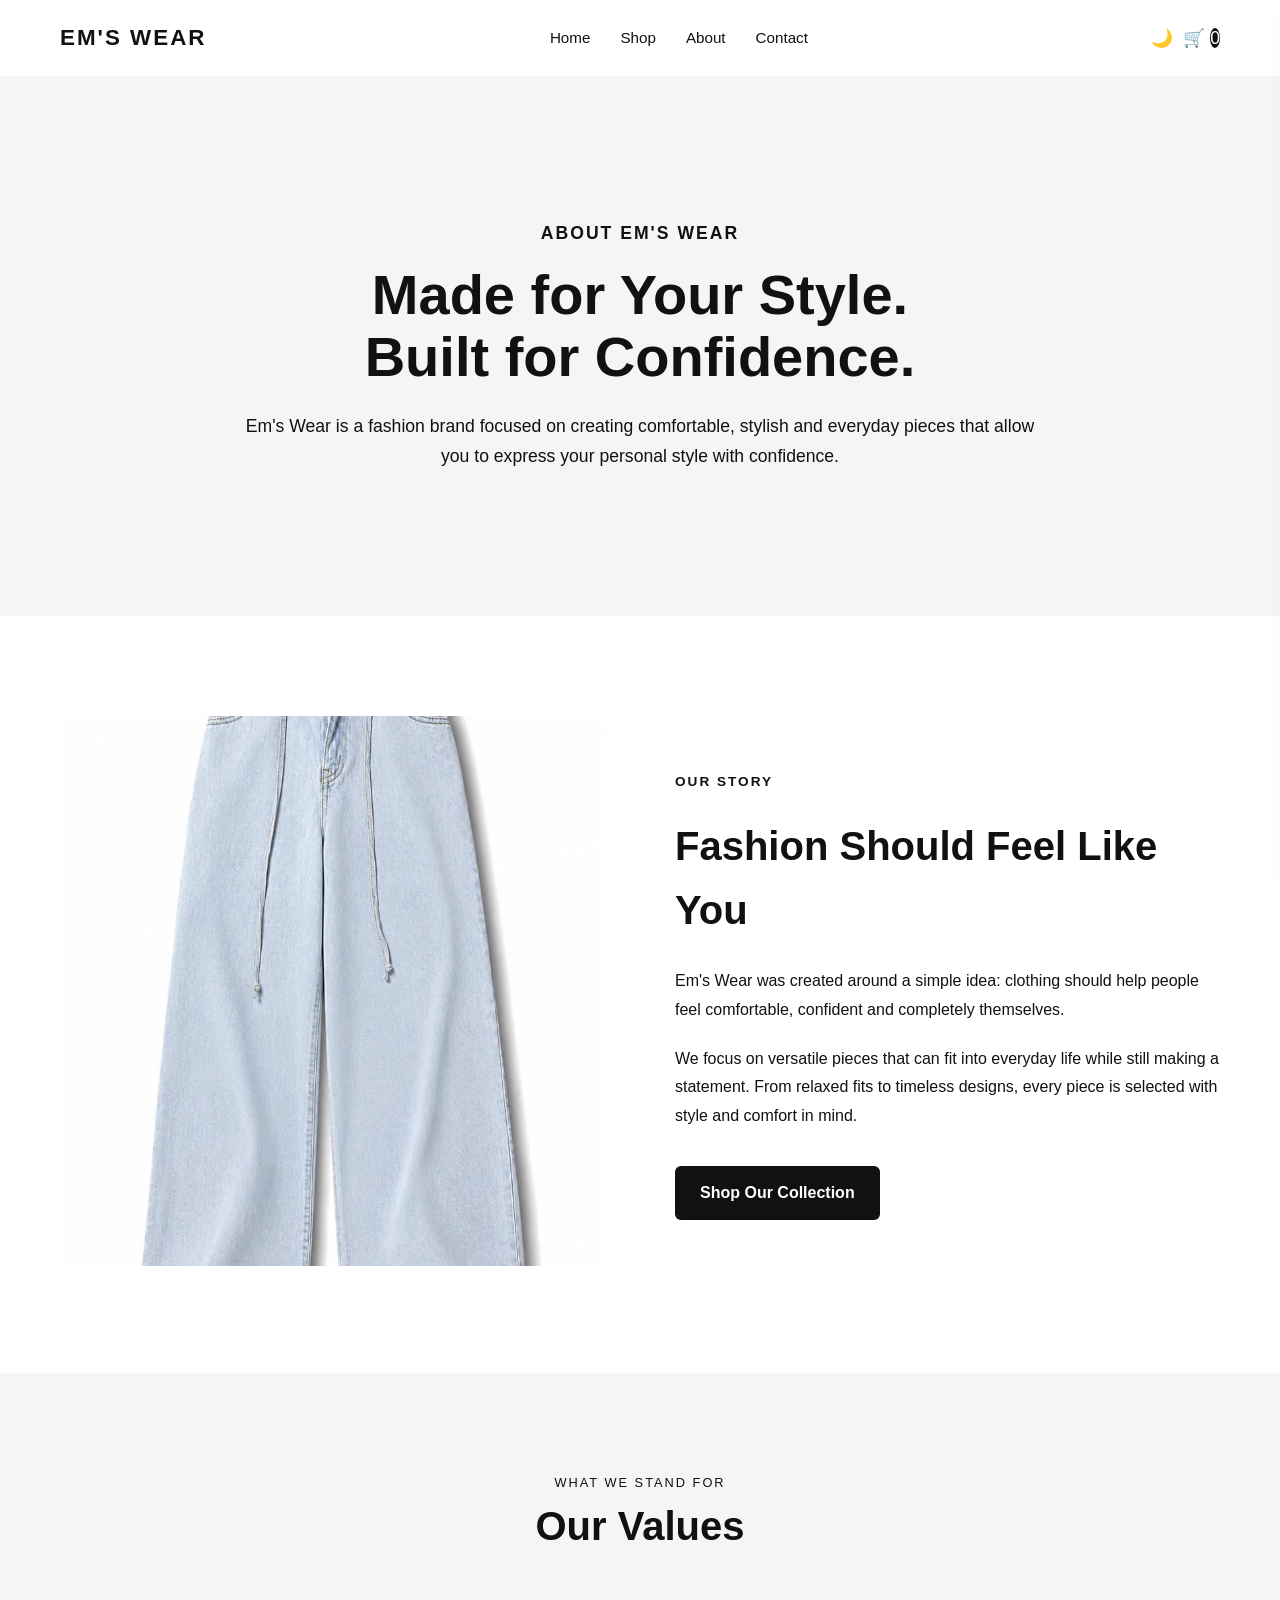
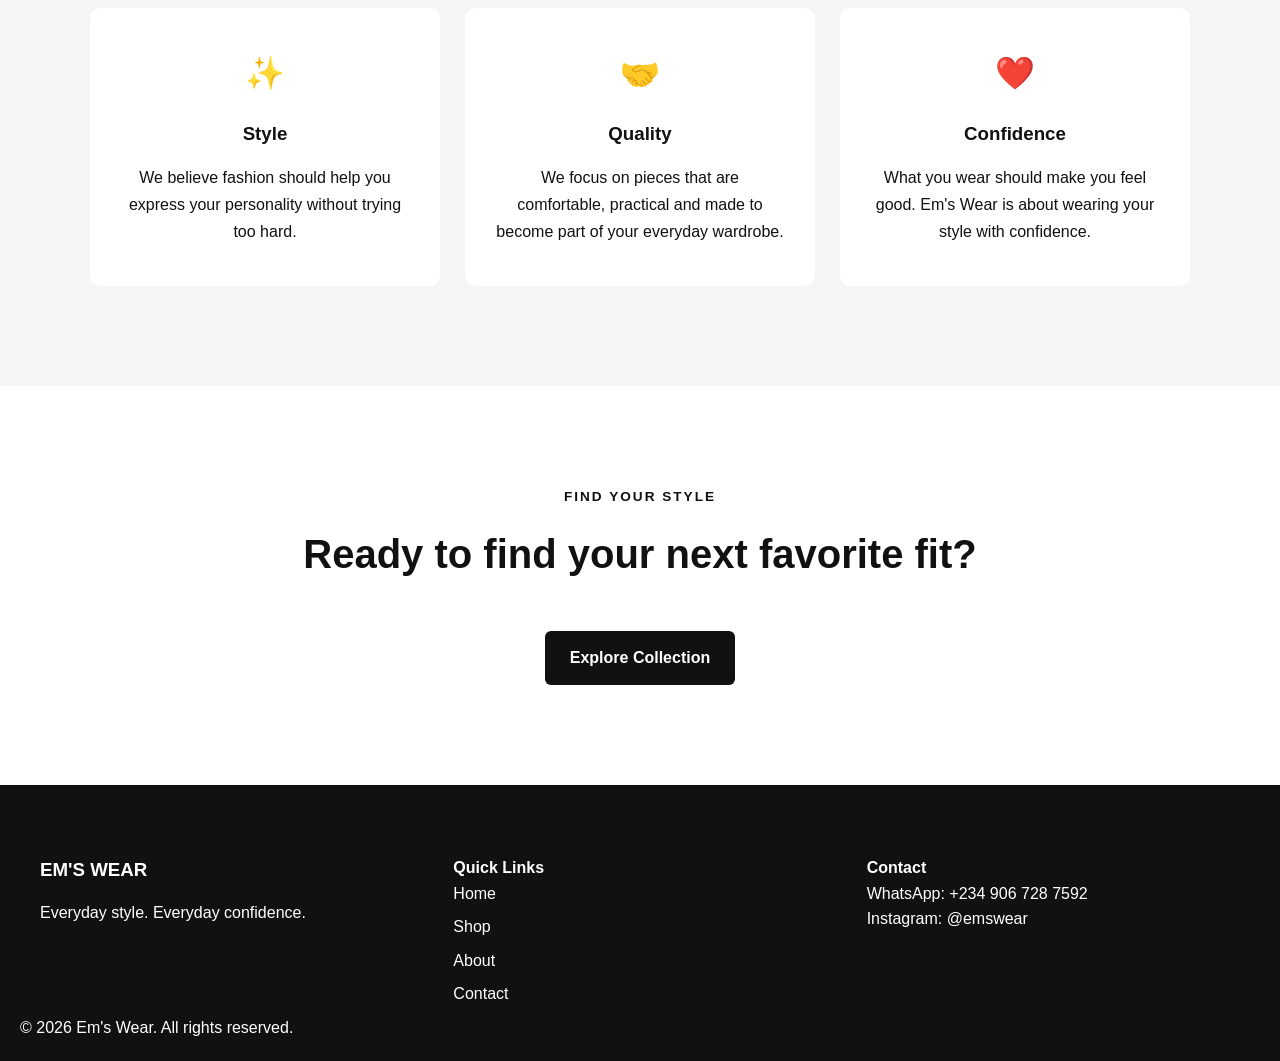
==== pages/about.html @ 0b814afc "Fix cart item size handling and contact validation" ====
<!DOCTYPE html>
<html lang="en">

<head>
    <meta charset="UTF-8">
    <meta name="viewport" content="width=device-width, initial-scale=1.0">

    <title>About Us | Em's Wear</title>

    <link rel="stylesheet" href="../css/style.css">
</head>

<body>

    <!-- Navigation -->
    <header>
        <nav class="navbar">

            <div class="logo">
                EM'S WEAR
            </div>

            <div class="nav-links">

                <a href="../index.html">
                    Home
                </a>

                <a href="shop.html">
                    Shop
                </a>

                <a href="about.html">
                    About
                </a>

                <a href="contact.html">
                    Contact
                </a>

            </div>

            <button id="menu-toggle" class="menu-toggle">
                ☰
            </button>

            <div class="nav-actions">

                <button id="theme-toggle">
                    🌙
                </button>

                <button id="cart-button">
                    🛒
                    <span id="cart-count">0</span>
                </button>

            </div>

        </nav>
    </header>


    <!-- About Hero -->
    <main>

        <section class="about-hero">

            <div class="about-hero-content">

                <p class="section-label">
                    ABOUT EM'S WEAR
                </p>

                <h1>
                    Made for Your Style.
                    <br>
                    Built for Confidence.
                </h1>

                <p>
                    Em's Wear is a fashion brand focused on creating
                    comfortable, stylish and everyday pieces that allow
                    you to express your personal style with confidence.
                </p>

            </div>

        </section>


        <!-- Brand Story -->
        <section class="about-story">

            <div class="about-story-image">

                <img
                    src="../images/products/blue-baggy.jpeg"
                    alt="Em's Wear baggy jeans"
                >

            </div>

            <div class="about-story-content">

                <p class="section-label">
                    OUR STORY
                </p>

                <h2>
                    Fashion Should Feel Like You
                </h2>

                <p>
                    Em's Wear was created around a simple idea:
                    clothing should help people feel comfortable,
                    confident and completely themselves.
                </p>

                <p>
                    We focus on versatile pieces that can fit into
                    everyday life while still making a statement.
                    From relaxed fits to timeless designs, every
                    piece is selected with style and comfort in mind.
                </p>

                <a href="shop.html" class="primary-button">
                    Shop Our Collection
                </a>

            </div>

        </section>


        <!-- Values -->
        <section class="brand-values">

            <div class="section-heading">

                <p>
                    WHAT WE STAND FOR
                </p>

                <h2>
                    Our Values
                </h2>

            </div>


            <div class="values-grid">

                <article class="value-card">

                    <div class="value-icon">
                        ✨
                    </div>

                    <h3>
                        Style
                    </h3>

                    <p>
                        We believe fashion should help you express
                        your personality without trying too hard.
                    </p>

                </article>


                <article class="value-card">

                    <div class="value-icon">
                        🤝
                    </div>

                    <h3>
                        Quality
                    </h3>

                    <p>
                        We focus on pieces that are comfortable,
                        practical and made to become part of your
                        everyday wardrobe.
                    </p>

                </article>


                <article class="value-card">

                    <div class="value-icon">
                        ❤️
                    </div>

                    <h3>
                        Confidence
                    </h3>

                    <p>
                        What you wear should make you feel good.
                        Em's Wear is about wearing your style with
                        confidence.
                    </p>

                </article>

            </div>

        </section>


        <!-- Call To Action -->
        <section class="about-cta">

            <div>

                <p>
                    FIND YOUR STYLE
                </p>

                <h2>
                    Ready to find your next favorite fit?
                </h2>

                <a href="shop.html" class="primary-button">
                    Explore Collection
                </a>

            </div>

        </section>

    </main>


    <!-- Cart Panel -->
    <aside id="cart-panel" class="cart-panel">

        <div class="cart-header">

            <h2>
                Your Cart
            </h2>

            <button id="close-cart">
                ✕
            </button>

        </div>


        <div id="cart-items" class="cart-items">

            <p class="empty-cart">
                Your cart is empty.
            </p>

        </div>


        <div class="cart-footer">

            <div class="cart-total">

                <strong>
                    Total:
                </strong>

                <span id="cart-total">
                    ₦0
                </span>

            </div>

            <button
                id="checkout-button"
                class="checkout-button"
            >
                Checkout
            </button>

        </div>

    </aside>


    <!-- Footer -->
    <footer class="footer">

        <div class="footer-content">

            <div>

                <h3>
                    EM'S WEAR
                </h3>

                <p>
                    Everyday style. Everyday confidence.
                </p>

            </div>


            <div>

                <h4>
                    Quick Links
                </h4>

                <a href="../index.html">
                    Home
                </a>

                <a href="shop.html">
                    Shop
                </a>

                <a href="about.html">
                    About
                </a>

                <a href="contact.html">
                    Contact
                </a>

            </div>


            <div>

                <h4>
                    Contact
                </h4>

                <p>
                    WhatsApp: +234 906 728 7592
                </p>

                <p>
                    Instagram: @emswear
                </p>

            </div>

        </div>


        <div class="footer-bottom">

            <p>
                © 2026 Em's Wear. All rights reserved.
            </p>

        </div>

    </footer>


    <!-- JavaScript -->
    <script src="../js/products.js"></script>
    <script src="../js/main.js"></script>

</body>

</html>
---- css/style.css ----
/* =========================
   RESET
========================= */

* {
    margin: 0;
    padding: 0;
    box-sizing: border-box;
}

html {
    scroll-behavior: smooth;
}

body {
    font-family: Arial, sans-serif;
    line-height: 1.6;
    background: #ffffff;
    color: #111111;
}

a {
    text-decoration: none;
    color: inherit;
}

button {
    font: inherit;
    cursor: pointer;
}


/* =========================
   HEADER
========================= */

.header {
    width: 100%;
    border-bottom: 1px solid #eeeeee;
}

.navbar {
    max-width: 1200px;
    margin: auto;
    padding: 20px;
    display: flex;
    align-items: center;
    justify-content: space-between;
    position: relative;
}

.logo {
    font-size: 1.4rem;
    font-weight: 800;
    letter-spacing: 2px;
}

.nav-links {
    display: flex;
    gap: 30px;
    list-style: none;
}

.nav-links a {
    font-size: 0.95rem;
    transition: 0.3s;
}

.nav-links a:hover {
    opacity: 0.6;
}

.nav-actions {
    display: flex;
    gap: 10px;
}

.nav-actions button {
    border: none;
    background: transparent;
    font-size: 1.1rem;
}


/* =========================
   HERO
========================= */

.hero {
    max-width: 1200px;
    min-height: 650px;
    margin: auto;
    padding: 80px 20px;

    display: grid;
    grid-template-columns: 1fr 1fr;
    align-items: center;
    gap: 50px;
}

.hero-content {
    max-width: 550px;
}

.hero-subtitle {
    font-size: 0.85rem;
    letter-spacing: 3px;
    margin-bottom: 15px;
}

.hero h1 {
    font-size: clamp(3rem, 7vw, 6rem);
    line-height: 0.95;
    margin-bottom: 25px;
}

.hero-description {
    max-width: 450px;
    margin-bottom: 30px;
    color: #555555;
}

.hero-button {
    display: inline-block;
    padding: 14px 28px;
    background: #111111;
    color: white;
    transition: 0.3s;
}

.hero-button:hover {
    transform: translateY(-2px);
}

.hero-image {
    min-height: 500px;
    background: #eeeeee;
}


/* =========================
   SECTION HEADING
========================= */

.featured-products {
    max-width: 1200px;
    margin: auto;
    padding: 100px 20px;
}

.section-heading {
    margin-bottom: 40px;
}

.section-heading p {
    font-size: 0.8rem;
    letter-spacing: 2px;
}

.section-heading h2 {
    font-size: 2.5rem;
}


/* =========================
   PRODUCT GRID
========================= */

.product-grid {
    display: grid;
    grid-template-columns: repeat(4, 1fr);
    gap: 25px;
}


/* =========================
   BRAND STORY
========================= */

.brand-story {
    background: #f5f5f5;
    padding: 120px 20px;
}

.brand-story-content {
    max-width: 700px;
    margin: auto;
    text-align: center;
}

.brand-story-content h2 {
    font-size: 3rem;
    margin: 15px 0;
}

.brand-story-content > p:nth-of-type(2) {
    color: #555555;
    margin-bottom: 25px;
}


/* =========================
   CTA
========================= */

.cta {
    padding: 100px 20px;
    text-align: center;
}

.cta h2 {
    font-size: 3rem;
    margin-bottom: 10px;
}

.cta p {
    margin-bottom: 25px;
}


/* =========================
   FOOTER
========================= */

.footer {
    background: #111111;
    color: white;
    padding: 70px 20px 20px;
}

.footer-content {
    max-width: 1200px;
    margin: auto;

    display: grid;
    grid-template-columns: repeat(3, 1fr);
    gap: 40px;
}

.footer-content h3 {
    margin-bottom: 15px;
}

.footer-content a {
    display: block;
    margin-bottom: 8px;
}

.copyright {
    max-width: 1200px;
    margin: 50px auto 0;
    padding-top: 20px;
    border-top: 1px solid #333333;
    font-size: 0.85rem;
}


/* =========================
   PRODUCT CARD
========================= */

.product-card {
    overflow: hidden;
    background: #ffffff;
    transition: transform 0.3s ease;
}

.product-card:hover {
    transform: translateY(-5px);
}

.product-image {
    width: 100%;
    aspect-ratio: 4 / 5;
    overflow: hidden;
    background: #eeeeee;
}

.product-image img {
    width: 100%;
    height: 100%;
    object-fit: cover;
    display: block;
    transition: transform 0.4s ease;
}

.product-card:hover .product-image img {
    transform: scale(1.05);
}

.product-info {
    padding: 18px 0;
}

.product-category {
    font-size: 0.75rem;
    text-transform: uppercase;
    letter-spacing: 1px;
    color: #777777;
    margin-bottom: 5px;
}

.product-info h3 {
    font-size: 1rem;
    margin-bottom: 8px;
}

.product-price {
    font-weight: 700;
    margin-bottom: 15px;
}

.add-to-cart {
    width: 100%;
    border: 1px solid #111111;
    background: #111111;
    color: #ffffff;
    padding: 12px;
    transition: 0.3s ease;
}

.add-to-cart:hover {
    background: #ffffff;
    color: #111111;
}


/* =========================
   SHOPPING CART
========================= */


.cart-item {
    display: flex;
    justify-content: space-between;
    gap: 15px;

    padding: 15px 0;

    border-bottom: 1px solid #eeeeee;
}

.cart-item h3 {
    font-size: 0.95rem;
    margin-bottom: 5px;
}

.cart-item p {
    font-weight: 600;
}

.cart-panel {
    position: fixed;
    top: 0;
    right: -420px;

    width: 400px;
    max-width: 90%;

    height: 100vh;

    background: #ffffff;

    z-index: 1000;

    padding: 25px;

    display: flex;
    flex-direction: column;

    box-shadow: -5px 0 20px rgba(0, 0, 0, 0.15);

    transition: right 0.3s ease;
}

.cart-panel.active {
    right: 0;
}

.cart-header {
    display: flex;
    align-items: center;
    justify-content: space-between;

    padding-bottom: 20px;

    border-bottom: 1px solid #eeeeee;
}

.cart-header h2 {
    font-size: 1.5rem;
}

.cart-header button {
    border: none;
    background: transparent;
    font-size: 1.3rem;
}

.cart-items {
    flex: 1;
    overflow-y: auto;
    padding: 20px 0;
}

.empty-cart {
    text-align: center;
    color: #777777;
    margin-top: 50px;
}

.cart-footer {
    border-top: 1px solid #eeeeee;
    padding-top: 20px;
}

.cart-total {
    display: flex;
    justify-content: space-between;
    margin-bottom: 15px;
    font-size: 1.1rem;
}

.checkout-button {
    width: 100%;
    padding: 14px;

    border: none;

    background: #111111;
    color: #ffffff;

    cursor: pointer;
}

/* ==============================
   PRODUCT CONTROLS
============================== */

.product-controls {
    display: flex;
    gap: 15px;
    margin-bottom: 30px;
}

.product-controls input,
.product-controls select {
    padding: 12px 15px;
    border: 1px solid #ddd;
    border-radius: 6px;
    font-size: 1rem;
}

.product-controls input {
    flex: 1;
}

.product-controls select {
    min-width: 180px;
}

/* ==============================
   SIZE SELECT
============================== */

.size-select {
    width: 100%;
    padding: 10px;
    margin: 10px 0 15px;
    border: 1px solid #ddd;
    border-radius: 6px;
    background: white;
    font-size: 0.95rem;
}

.cart-item-subtotal {
    font-weight: 600;
    margin-top: 5px;
}

.cart-item-subtotal {
    font-weight: 600;
    margin-top: 5px;
}

/* ==============================
   DARK MODE
============================== */

body.dark-mode {
    background: #111;
    color: #f5f5f5;
}

body.dark-mode .navbar {
    background: #111;
}

body.dark-mode .product-card {
    background: #1c1c1c;
    color: #f5f5f5;
}

body.dark-mode .brand-story {
    background: #1c1c1c;
}

body.dark-mode .cart-panel {
    background: #181818;
    color: #f5f5f5;
}

body.dark-mode .cart-item {
    border-bottom-color: #333;
}

body.dark-mode .product-controls input,
body.dark-mode .product-controls select,
body.dark-mode .size-select {
    background: #222;
    color: #fff;
    border-color: #444;
}

body.dark-mode .footer {
    background: #000;
}

body.dark-mode #cart-count {
    color: #111;
    background: #fff;
    border-radius: 50%;
}

body.dark-mode .hero-button {
    background: white;
    color: #111;
}


#cart-count {
    background: #111;
    color: #fff;
    border-radius: 50%;
}

.menu-toggle {
    display: none;
    border: none;
    background: none;
    font-size: 1.8rem;
    cursor: pointer;
    }

/* =========================
   MOBILE
========================= */
@media (max-width: 1000px) {

    .product-grid {
        grid-template-columns: repeat(3, 1fr);
    }

}

@media (max-width: 768px) {

    .menu-toggle {
      display: block;
   }

    .nav-links {
    display: none;
    position: absolute;
    top: 100%;
    left: 0;
    width: 100%;

    flex-direction: column;

    padding: 20px;

    background: inherit;

    gap: 20px;
   }

   .nav-links.active {
    display: flex;
    }

    .hero {
        grid-template-columns: 1fr;
        min-height: auto;
        padding: 60px 20px;
    }

    .hero-image {
        min-height: 400px;
    }

    .product-grid {
        grid-template-columns: repeat(2, 1fr);
    }

    .footer-content {
        grid-template-columns: 1fr;
    }

    .menu-toggle {
    display: block;
    border: none;
    background: none;
    font-size: 1.8rem;
    cursor: pointer;
    }

    .product-controls {
        flex-direction: column;
    }

    .product-controls select {
        width: 100%;
    }

}


/* ================================
   ABOUT PAGE
================================ */

/* About Hero */
.about-hero {
    min-height: 60vh;
    display: flex;
    align-items: center;
    justify-content: center;
    text-align: center;
    padding: 80px 20px;
    background: #f5f5f5;
}

.about-hero-content {
    max-width: 800px;
}

.section-label {
    font-size: 0.85rem;
    font-weight: 700;
    letter-spacing: 2px;
    margin-bottom: 15px;
}

.about-hero h1 {
    font-size: 3.5rem;
    line-height: 1.1;
    margin-bottom: 25px;
}

.about-hero p {
    font-size: 1.1rem;
    line-height: 1.7;
}


/* Brand Story */
.about-story {
    max-width: 1200px;
    margin: 0 auto;
    padding: 100px 20px;
    display: grid;
    grid-template-columns: 1fr 1fr;
    gap: 70px;
    align-items: center;
}

.about-story-image img {
    width: 100%;
    height: 550px;
    object-fit: cover;
    border-radius: 10px;
}

.about-story-content h2 {
    font-size: 2.5rem;
    margin-bottom: 25px;
}

.about-story-content p {
    line-height: 1.8;
    margin-bottom: 20px;
}

.primary-button {
    display: inline-block;
    margin-top: 15px;
    padding: 14px 25px;
    background: #111;
    color: white;
    border-radius: 6px;
    text-decoration: none;
    font-weight: 600;
}


/* Brand Values */
.brand-values {
    padding: 100px 20px;
    background: #f5f5f5;
}

.brand-values .section-heading {
    text-align: center;
    margin-bottom: 50px;
}

.values-grid {
    max-width: 1100px;
    margin: 0 auto;
    display: grid;
    grid-template-columns: repeat(3, 1fr);
    gap: 25px;
}

.value-card {
    background: white;
    padding: 40px 30px;
    text-align: center;
    border-radius: 10px;
}

.value-icon {
    font-size: 2rem;
    margin-bottom: 20px;
}

.value-card h3 {
    margin-bottom: 15px;
}

.value-card p {
    line-height: 1.7;
}


/* About CTA */
.about-cta {
    padding: 100px 20px;
    text-align: center;
}

.about-cta p {
    font-size: 0.85rem;
    font-weight: 700;
    letter-spacing: 2px;
}

.about-cta h2 {
    font-size: 2.5rem;
    margin: 15px auto 30px;
    max-width: 700px;
}


/* About Page Dark Mode */
body.dark-mode .about-hero {
    background: #1c1c1c;
}

body.dark-mode .brand-values {
    background: #111;
}

body.dark-mode .value-card {
    background: #1c1c1c;
}

body.dark-mode .primary-button {
    background: white;
    color: #111;
}


/* About Page Mobile */
@media (max-width: 768px) {

    .about-hero {
        min-height: 50vh;
        padding: 60px 20px;
    }

    .about-hero h1 {
        font-size: 2.4rem;
    }

    .about-story {
        grid-template-columns: 1fr;
        padding: 70px 20px;
        gap: 40px;
    }

    .about-story-image img {
        height: 400px;
    }

    .about-story-content h2 {
        font-size: 2rem;
    }

    .values-grid {
        grid-template-columns: 1fr;
    }

    .brand-values {
        padding: 70px 20px;
    }

    .about-cta {
        padding: 70px 20px;
    }

    .about-cta h2 {
        font-size: 2rem;
    }

}


/* ================================
   CONTACT PAGE
================================ */

.contact-hero {
    padding: 90px 20px;
    text-align: center;
    background: #f5f5f5;
}

.contact-hero > div {
    max-width: 750px;
    margin: 0 auto;
}

.contact-hero h1 {
    font-size: 3rem;
    margin-bottom: 20px;
}

.contact-hero p {
    line-height: 1.7;
}


/* Contact Section */

.contact-section {
    max-width: 1100px;
    margin: 0 auto;
    padding: 100px 20px;
    display: grid;
    grid-template-columns: 1fr 1fr;
    gap: 80px;
}


/* Contact Information */

.contact-info h2 {
    font-size: 2.5rem;
    margin-bottom: 20px;
}

.contact-info > p {
    line-height: 1.7;
    margin-bottom: 40px;
}

.contact-item {
    margin-bottom: 35px;
}

.contact-item h3 {
    margin-bottom: 8px;
}

.contact-item p {
    line-height: 1.6;
    margin-bottom: 8px;
}

.contact-item a {
    font-weight: 600;
}


/* Contact Form */

.contact-form-container {
    background: #f5f5f5;
    padding: 40px;
    border-radius: 10px;
}

.form-group {
    margin-bottom: 22px;
}

.form-group label {
    display: block;
    margin-bottom: 8px;
    font-weight: 600;
}

.form-group input,
.form-group textarea {
    width: 100%;
    padding: 13px 15px;
    border: 1px solid #ddd;
    border-radius: 6px;
    font-family: inherit;
    font-size: 1rem;
    box-sizing: border-box;
}

.form-group textarea {
    resize: vertical;
}

.form-group small {
    display: block;
    margin-top: 6px;
    font-size: 0.85rem;
}

.submit-button {
    width: 100%;
    padding: 14px;
    border: none;
    border-radius: 6px;
    background: #111;
    color: white;
    font-size: 1rem;
    font-weight: 600;
    cursor: pointer;
}

#form-success {
    margin-top: 15px;
    font-weight: 600;
}


/* Contact Dark Mode */

body.dark-mode .contact-hero {
    background: #1c1c1c;
}

body.dark-mode .contact-form-container {
    background: #1c1c1c;
}

body.dark-mode .form-group input,
body.dark-mode .form-group textarea {
    background: #222;
    color: white;
    border-color: #444;
}

body.dark-mode .submit-button {
    background: white;
    color: #111;
}


/* Contact Mobile */

@media (max-width: 768px) {

    .contact-hero {
        padding: 70px 20px;
    }

    .contact-hero h1 {
        font-size: 2.3rem;
    }

    .contact-section {
        grid-template-columns: 1fr;
        padding: 70px 20px;
        gap: 50px;
    }

    .contact-info h2 {
        font-size: 2rem;
    }

    .contact-form-container {
        padding: 25px;
    }

}
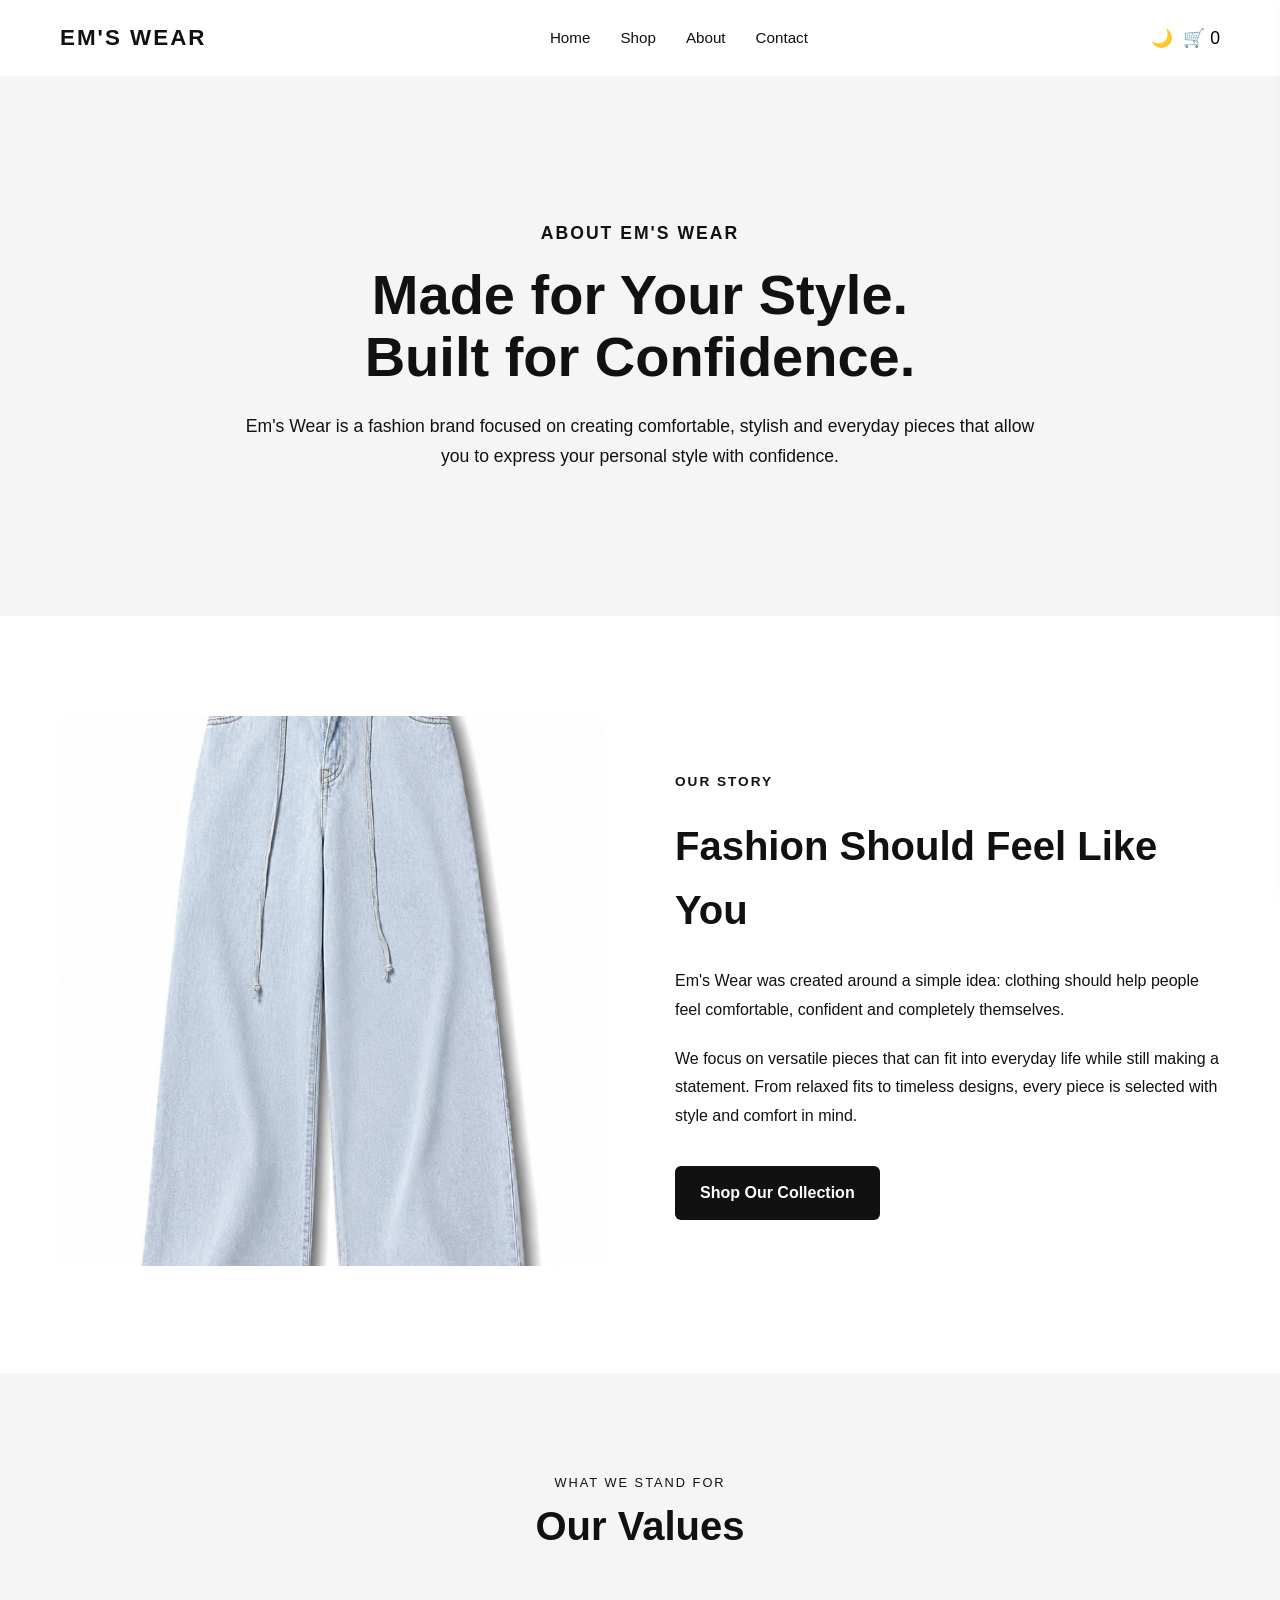
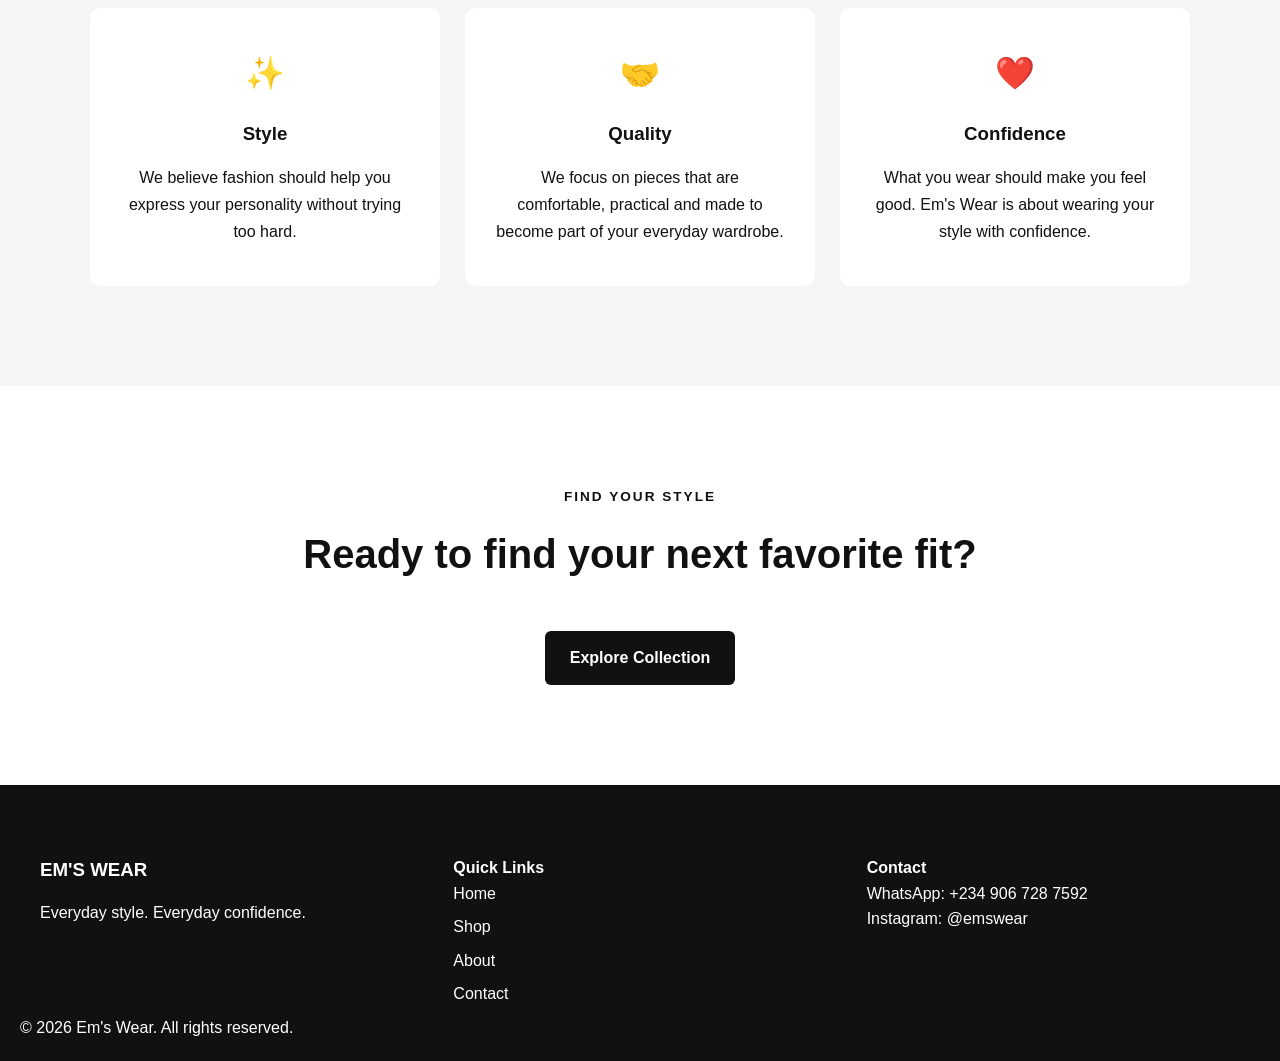
==== commit e4d9edbd: "Upgrade project README" ====
--- a/pages/about.html
+++ b/pages/about.html
@@ -7,6 +7,11 @@
 
     <title>About Us | Em's Wear</title>
 
+    <meta
+    name="description"
+    content="Learn more about Em's Wear, our story, values and approach to everyday fashion."
+    >
+
     <link rel="stylesheet" href="../css/style.css">
 </head>
 
@@ -40,17 +45,24 @@
 
             </div>
 
-            <button id="menu-toggle" class="menu-toggle">
+            <button
+                id="menu-toggle"
+                class="menu-toggle"
+                aria-label="Open navigation menu"
+            >
                 ☰
             </button>
 
             <div class="nav-actions">
 
-                <button id="theme-toggle">
+                <button id="theme-toggle"
+                    aria-label="Toggle dark mode">
                     🌙
                 </button>
 
-                <button id="cart-button">
+                <button id="cart-button" 
+                 aria-label="Open shopping cart"
+                >
                     🛒
                     <span id="cart-count">0</span>
                 </button>
@@ -244,7 +256,9 @@
                 Your Cart
             </h2>
 
-            <button id="close-cart">
+            <button id="close-cart"
+                 aria-label="Close shopping cart"
+            >
                 ✕
             </button>
 
--- a/css/style.css
+++ b/css/style.css
@@ -496,6 +496,10 @@
     background: #111;
 }
 
+body.dark-mode .menu-toggle{
+    color: white;
+}
+
 body.dark-mode .product-card {
     background: #1c1c1c;
     color: #f5f5f5;
@@ -527,9 +531,8 @@
 }
 
 body.dark-mode #cart-count {
-    color: #111;
-    background: #fff;
-    border-radius: 50%;
+    color: #5f5a5a;
+    /* background: #fff; */
 }
 
 body.dark-mode .hero-button {
@@ -537,11 +540,14 @@
     color: #111;
 }
 
+body.dark-mode #close-cart {
+    color: white;
+}
+
 
 #cart-count {
-    background: #111;
-    color: #fff;
-    border-radius: 50%;
+    /* background: #111; */
+    color: #000000;
 }
 
 .menu-toggle {
@@ -622,6 +628,15 @@
     .product-controls select {
         width: 100%;
     }
+
+    @media (max-width: 768px) {
+
+    .nav-links a {
+        display: inline-block;
+        width: fit-content;
+    }
+
+}
 
 }
 
@@ -1003,3 +1018,118 @@
 }
 
 
+/* ================================
+   FINAL UI POLISH
+================================ */
+
+/* Product Card Hover */
+
+.product-card {
+    transition: transform 0.25s ease, box-shadow 0.25s ease;
+}
+
+.product-card:hover {
+    transform: translateY(-5px);
+    box-shadow: 0 10px 30px rgba(0, 0, 0, 0.08);
+}
+
+
+/* Product Image */
+
+.product-image {
+    overflow: hidden;
+}
+
+.product-image img {
+    transition: transform 0.35s ease;
+}
+
+.product-card:hover .product-image img {
+    transform: scale(1.04);
+}
+
+
+/* Buttons */
+
+.add-to-cart,
+.checkout-button,
+.submit-button,
+.primary-button {
+    transition: transform 0.2s ease, opacity 0.2s ease;
+}
+
+.add-to-cart:hover,
+.checkout-button:hover,
+.submit-button:hover,
+.primary-button:hover {
+    opacity: 0.85;
+    transform: translateY(-2px);
+}
+
+
+/* Navigation Links */
+
+.nav-links a {
+    position: relative;
+}
+
+.nav-links a::after {
+    content: "";
+    position: absolute;
+    left: 0;
+    bottom: -5px;
+    width: 0;
+    height: 2px;
+    background: currentColor;
+    transition: width 0.25s ease;
+}
+
+.nav-links a:hover::after {
+    width: 100%;
+}
+
+
+/* Form Inputs */
+
+.form-group input:focus,
+.form-group textarea:focus,
+.product-controls input:focus,
+.product-controls select:focus,
+.size-select:focus {
+    outline: none;
+    border-color: #111;
+    box-shadow: 0 0 0 2px rgba(17, 17, 17, 0.08);
+}
+
+
+/* Cart */
+
+.cart-item {
+    transition: background 0.2s ease;
+}
+
+.cart-item:hover {
+    background: rgba(0, 0, 0, 0.03);
+}
+
+
+/* Dark Mode */
+
+body.dark-mode .cart-item:hover {
+    background: rgba(255, 255, 255, 0.04);
+}
+
+.no-products {
+    grid-column: 1 / -1;
+    text-align: center;
+    padding: 60px 20px;
+}
+
+.no-products h3 {
+    font-size: 1.5rem;
+    margin-bottom: 10px;
+}
+
+.no-products p {
+    opacity: 0.7;
+}
